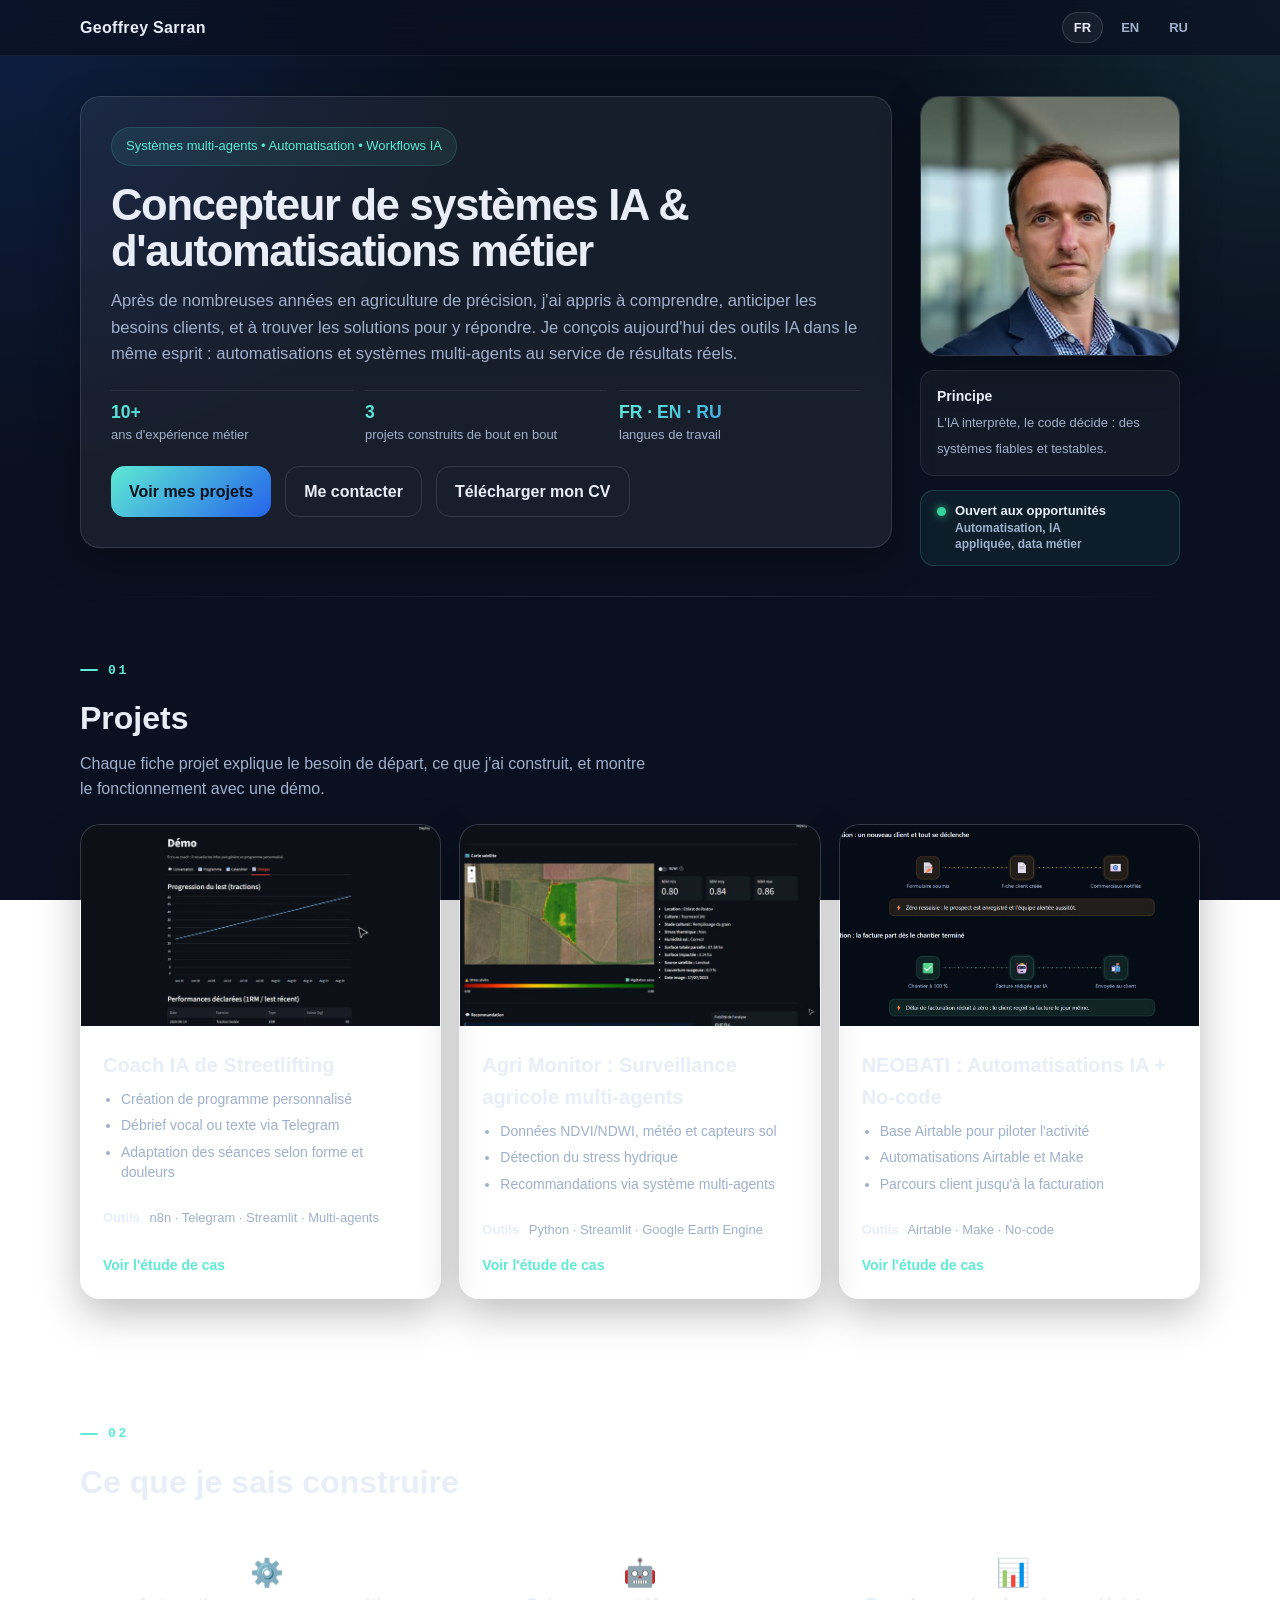
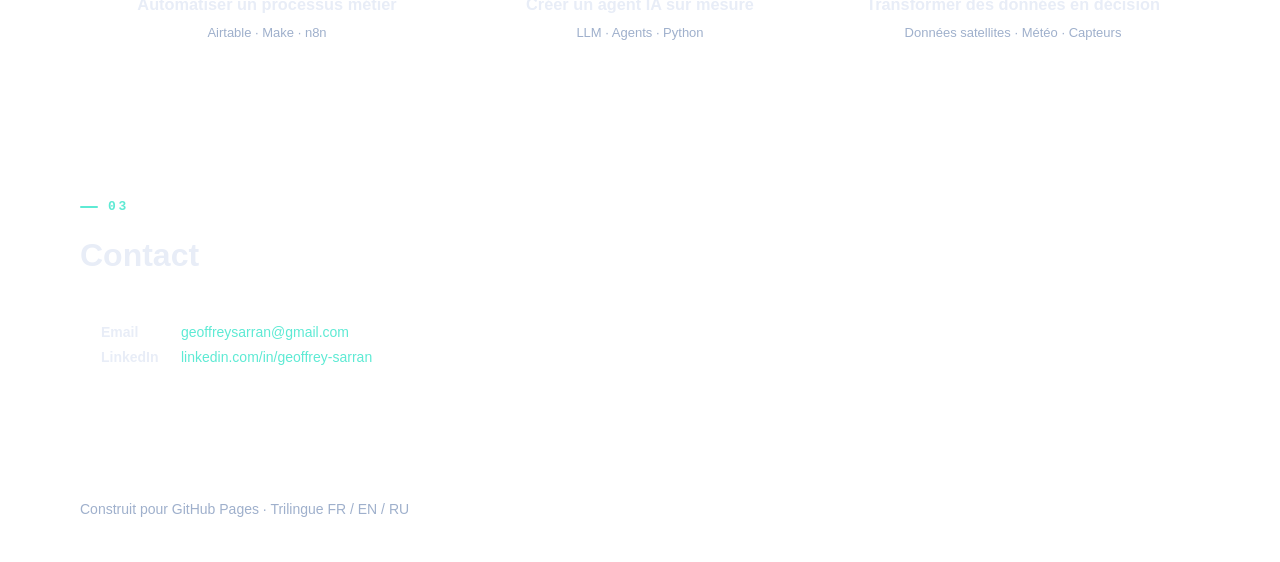
==== index.html @ 0bb5f07e "Portfolio trilingue FR/EN/RU : hub + 3 etudes de cas - Hub d'accueil avec heros, projets, competence" ====
<!DOCTYPE html>
<html lang="fr">
<head>
  <meta charset="UTF-8" />
  <meta name="viewport" content="width=device-width, initial-scale=1.0" />
  <title>Geoffrey Sarran - Portfolio</title>
  <meta name="description" content="Portfolio de Geoffrey Sarran : systèmes IA multi-agents, automatisation métier et agriculture de précision. FR / EN / RU." />

  <!-- Favicon : monogramme GS, SVG, aux couleurs du site -->
  <link rel="icon" href="assets/favicon.svg" type="image/svg+xml" />

  <!-- Open Graph / Twitter : aperçu quand le lien est partagé (LinkedIn, mail, etc.) -->
  <meta property="og:type" content="website" />
  <meta property="og:site_name" content="Geoffrey Sarran" />
  <meta property="og:title" content="Geoffrey Sarran - Concepteur de systèmes IA & d'automatisations métier" />
  <meta property="og:description" content="Systèmes multi-agents, automatisation métier et agriculture de précision. Portfolio trilingue FR / EN / RU." />
  <meta property="og:locale" content="fr_FR" />
  <meta property="og:locale:alternate" content="en_US" />
  <meta property="og:locale:alternate" content="ru_RU" />
  <meta name="twitter:card" content="summary_large_image" />
  <meta name="twitter:title" content="Geoffrey Sarran - Concepteur de systèmes IA & d'automatisations métier" />
  <meta name="twitter:description" content="Systèmes multi-agents, automatisation métier et agriculture de précision. Portfolio trilingue FR / EN / RU." />
  <meta property="og:url" content="https://gsarran.github.io/" />
  <meta property="og:image" content="https://gsarran.github.io/assets/og-image.png" />
  <meta property="og:image:width" content="1200" />
  <meta property="og:image:height" content="630" />
  <meta property="og:image:alt" content="Geoffrey Sarran, concepteur de systèmes IA et d'automatisations métier" />
  <meta name="twitter:image" content="https://gsarran.github.io/assets/og-image.png" />

  <link rel="stylesheet" href="assets/css/styles.css" />
</head>
<body>
  <!-- Le header (marque + menu + langues) est injecté par i18n.js -->

  <main>
    <!-- ===================== HERO ===================== -->
    <section class="hero">
      <div class="container">
        <div class="hero-grid">
          <div class="card hero-card">
            <div class="eyebrow" data-i18n="hero_eyebrow">Systèmes multi-agents • Automatisation • Workflows IA</div>
            <h1 data-i18n="hero_title">Concepteur de systèmes IA & d'automatisations métier</h1>
            <p class="lead" data-i18n="hero_text">Après de nombreuses années en agriculture de précision, j'ai appris à comprendre, anticiper les besoins clients, et à trouver les solutions pour y répondre. Je conçois aujourd'hui des outils IA dans le même esprit : automatisations et systèmes multi-agents au service de résultats réels.</p>
            <div class="hero-facts">
              <div>
                <strong>10+</strong>
                <span data-i18n="stat_years">ans d'expérience métier</span>
              </div>
              <div>
                <strong>3</strong>
                <span data-i18n="stat_systems">projets construits de bout en bout</span>
              </div>
              <div>
                <strong>FR · EN · RU</strong>
                <span data-i18n="stat_langs">langues de travail</span>
              </div>
            </div>
            <div class="cta-row">
              <a class="btn btn-primary" href="#projects" data-i18n="cta_projects">Voir mes projets</a>
              <a class="btn btn-ghost" href="#contact" data-i18n="cta_contact">Me contacter</a>
              <a class="btn btn-ghost" href="cv/Geoffrey_Sarran_CV_FR.pdf" data-cv download data-i18n="cta_cv">Télécharger mon CV</a>
            </div>
          </div>

          <aside class="hero-aside">
            <div class="hero-photo">
              <img src="assets/geoffrey-avatar.jpg" alt="Geoffrey Sarran" width="360" height="360" />
            </div>
            <div class="hero-note">
              <strong data-i18n="hero_note_title">Principe</strong>
              <span data-i18n="hero_note_text">L'IA interprète, le code décide : des systèmes fiables et testables.</span>
            </div>
            <div class="hero-avail">
              <span class="dot"></span>
              <span class="avail-text">
                <span class="avail-main" data-i18n="hero_avail">Ouvert aux opportunités</span>
                <span class="avail-sub" data-i18n="hero_avail_sub">Automatisation, IA appliquée, data métier</span>
              </span>
            </div>
          </aside>
        </div>
      </div>
    </section>

    <!-- ===================== PROJETS ===================== -->
    <section id="projects">
      <div class="container">
        <div class="section-head">
          <span class="kicker">01</span>
          <h2 data-i18n="projects_title">Projets</h2>
          <p data-i18n="projects_subtitle">Chaque fiche projet explique le besoin de départ, ce que j'ai construit, et montre le fonctionnement avec une démo.</p>
        </div>

        <div class="projects-grid">
          <!-- Coach -->
          <article class="card project-card">
            <a class="project-thumb" href="projects/coach/index.html">
              <img data-thumb="coach" src="vignettes/coach-fr.jpg" alt="Coach IA de Streetlifting" loading="lazy" />
            </a>
            <div class="project-body">
              <div>
                <h3 data-i18n="p_coach_title">Coach IA de Streetlifting</h3>
                <ul class="compact-list" data-i18n-html="p_coach_text"></ul>
                <p class="project-stack"><strong data-i18n="stack_label">Outils</strong> n8n · Telegram · Streamlit · Multi-agents</p>
              </div>
              <div class="project-links">
                <a href="projects/coach/index.html" data-i18n="card_cta">Voir l'étude de cas</a>
              </div>
            </div>
          </article>

          <!-- Agri Monitor -->
          <article class="card project-card">
            <a class="project-thumb" href="projects/agri-monitor/index.html">
              <img data-thumb="agri-monitor" src="vignettes/agri-monitor-fr.jpg" alt="Agri Monitor" loading="lazy" />
            </a>
            <div class="project-body">
              <div>
                <h3 data-i18n="p_vostok_title">Agri Monitor : Surveillance agricole multi-agents</h3>
                <ul class="compact-list" data-i18n-html="p_vostok_text"></ul>
                <p class="project-stack"><strong data-i18n="stack_label">Outils</strong> Python · Streamlit · Google Earth Engine</p>
              </div>
              <div class="project-links">
                <a href="projects/agri-monitor/index.html" data-i18n="card_cta">Voir l'étude de cas</a>
              </div>
            </div>
          </article>

          <!-- NEOBATI -->
          <article class="card project-card">
            <a class="project-thumb" href="projects/neobati/index.html">
              <img data-thumb="neobati" src="vignettes/neobati-fr.jpg" alt="NEOBATI" loading="lazy" />
            </a>
            <div class="project-body">
              <div>
                <h3 data-i18n="p_neobati_title">NEOBATI : Automatisations IA + No-code</h3>
                <ul class="compact-list" data-i18n-html="p_neobati_text"></ul>
                <p class="project-stack"><strong data-i18n="stack_label">Outils</strong> Airtable · Make · No-code</p>
              </div>
              <div class="project-links">
                <a href="projects/neobati/index.html" data-i18n="card_cta">Voir l'étude de cas</a>
              </div>
            </div>
          </article>

        </div>
      </div>
    </section>

    <!-- ===================== CE QUE JE SAIS CONSTRUIRE ===================== -->
    <section class="band" id="skills">
      <div class="container">
        <div class="section-head">
          <span class="kicker">02</span>
          <h2 data-i18n="skills_title">Ce que je sais construire</h2>
        </div>

        <div class="capabilities-grid">
          <div class="capability">
            <span class="cap-icon">⚙️</span>
            <h3 data-i18n="capability_auto_title">Automatiser un processus métier</h3>
            <p class="tool-line" data-i18n="tools_auto">Airtable · Make · n8n</p>
          </div>
          <div class="capability">
            <span class="cap-icon">🤖</span>
            <h3 data-i18n="capability_ai_title">Créer un agent IA spécialisé</h3>
            <p class="tool-line" data-i18n="tools_ai">LLM · Agents · Python</p>
          </div>
          <div class="capability">
            <span class="cap-icon">📊</span>
            <h3 data-i18n="capability_data_title">Transformer des données en décision</h3>
            <p class="tool-line" data-i18n="tools_data">Données satellites · Météo · Capteurs</p>
          </div>
        </div>
      </div>
    </section>

    <!-- ===================== CONTACT ===================== -->
    <section id="contact">
      <div class="container">
        <div class="section-head">
          <span class="kicker">03</span>
          <h2 data-i18n="contact_title">Contact</h2>
        </div>

        <div class="card side-card contact-card">
          <p class="kv"><span class="k" data-i18n="contact_email_label">Email</span>
            <a href="mailto:geoffreysarran@gmail.com">geoffreysarran@gmail.com</a></p>
          <p class="kv"><span class="k" data-i18n="contact_linkedin_label">LinkedIn</span>
            <a href="https://www.linkedin.com/in/geoffrey-sarran" target="_blank" rel="noopener">linkedin.com/in/geoffrey-sarran</a></p>
        </div>
      </div>
    </section>

  </main>

  <footer class="container footer">
    <span data-i18n="footer_text">Construit pour GitHub Pages · Trilingue FR / EN / RU</span>
  </footer>

  <!-- Dictionnaires (remplissent window.translations) PUIS le moteur i18n -->
  <script src="assets/i18n/fr.js"></script>
  <script src="assets/i18n/en.js"></script>
  <script src="assets/i18n/ru.js"></script>
  <script src="assets/js/i18n.js"></script>
</body>
</html>
---- assets/css/styles.css ----
/* =============================================================
   styles.css : Charte graphique partagée du portfolio
   Thème sombre moderne, responsive, réutilisé par toutes les pages.
   ============================================================= */

:root {
  --bg: #0b1020;
  --panel: rgba(255, 255, 255, 0.06);
  --panel-2: rgba(255, 255, 255, 0.04);
  --panel-border: rgba(255, 255, 255, 0.12);
  --text: #e8edf7;
  --muted: #9fb0cc;
  --accent: #5eead4;
  --accent-2: #2563eb; /* bleu roi profond (синий), pas bleu clair */
  --max-width: 1120px;
  --radius: 20px;
  --radius-sm: 14px;
  --shadow: 0 14px 40px rgba(0, 0, 0, 0.26);
}

* { box-sizing: border-box; }
html { scroll-behavior: smooth; }

body {
  margin: 0;
  font-family: Inter, "Segoe UI", Roboto, Arial, sans-serif;
  background:
    radial-gradient(circle at top left, rgba(37, 99, 235, 0.18), transparent 30%),
    radial-gradient(circle at top right, rgba(94, 234, 212, 0.12), transparent 25%),
    linear-gradient(180deg, #08101d 0%, #0b1020 100%);
  background-attachment: fixed;
  color: var(--text);
  line-height: 1.6;
  min-height: 100vh;
}

a { color: inherit; text-decoration: none; }

.container {
  width: min(100% - 32px, var(--max-width));
  margin: 0 auto;
}

h1, h2, h3, p { margin-top: 0; }

/* ---------- Header / navigation (injecté par i18n.js) -------- */
.site-header {
  position: sticky;
  top: 0;
  backdrop-filter: blur(14px);
  background: rgba(11, 16, 32, 0.72);
  border-bottom: 1px solid rgba(255, 255, 255, 0.06);
  z-index: 20;
}

.nav {
  display: flex;
  align-items: center;
  justify-content: space-between;
  gap: 16px;
  padding: 12px 0;
}

.brand {
  font-weight: 700;
  letter-spacing: 0.02em;
  white-space: nowrap;
}

.nav-links {
  display: flex;
  gap: 6px;
  flex-wrap: wrap;
  margin-left: auto;
  margin-right: 6px;
}

.nav-links a {
  color: var(--muted);
  font-size: 14px;
  padding: 8px 12px;
  border-radius: 999px;
  transition: 0.2s ease;
}

.nav-links a:hover { color: var(--text); background: rgba(255, 255, 255, 0.05); }

.lang-switch {
  display: flex;
  align-items: center;
  gap: 6px;
  flex-wrap: wrap;
}

.lang-btn {
  color: var(--muted);
  font-size: 13px;
  font-weight: 600;
  background: transparent;
  border: 1px solid transparent;
  padding: 7px 11px;
  border-radius: 999px;
  cursor: pointer;
  transition: 0.2s ease;
}

.lang-btn:hover,
.lang-btn.active {
  color: var(--text);
  border-color: rgba(255, 255, 255, 0.14);
  background: rgba(255, 255, 255, 0.05);
}

/* ---------- Cartes génériques -------------------------------- */
.card {
  background: var(--panel);
  border: 1px solid var(--panel-border);
  border-radius: var(--radius);
  box-shadow: var(--shadow);
}

/* ---------- Hero --------------------------------------------- */
.hero { padding: 40px 0 30px; }

.hero-grid {
  display: grid;
  grid-template-columns: 1fr 280px;
  gap: 28px;
  align-items: start;
}

.hero-card {
  padding: 30px;
  display: flex;
  flex-direction: column;
  justify-content: flex-start;
}

.eyebrow {
  display: inline-flex;
  gap: 8px;
  align-items: center;
  padding: 8px 14px;
  border-radius: 999px;
  background: rgba(94, 234, 212, 0.08);
  color: var(--accent);
  border: 1px solid rgba(94, 234, 212, 0.14);
  font-size: 13px;
  margin-bottom: 16px;
  width: fit-content;
}

h1 {
  font-size: clamp(2rem, 3.4vw, 3.1rem);
  line-height: 1.06;
  margin-bottom: 14px;
  letter-spacing: -0.03em;
}
/* Le titre russe est plus long : on réduit un peu sa taille pour tenir sur 2 lignes */
html[lang="ru"] .hero-card h1 {
  font-size: clamp(1.7rem, 2.9vw, 2.6rem);
}

.lead {
  font-size: 1.04rem;
  color: var(--muted);
  max-width: 62ch;
  margin-bottom: 20px;
}

/* Dans le héros, l'accroche occupe toute la largeur de la carte */
.hero-card .lead { max-width: none; }

/* Dans les onglets projet, l'intro s'aligne sur la largeur des blocs en dessous */
.tab-panel .lead { max-width: none; }

.cta-row { display: flex; gap: 14px; flex-wrap: wrap; }

.btn {
  display: inline-flex;
  align-items: center;
  justify-content: center;
  gap: 10px;
  padding: 12px 18px;
  border-radius: var(--radius-sm);
  border: 1px solid rgba(255, 255, 255, 0.12);
  font-weight: 600;
  cursor: pointer;
  transition: 0.2s ease;
}

.btn:hover { transform: translateY(-1px); }

.btn-primary {
  background: linear-gradient(135deg, var(--accent), var(--accent-2));
  color: #08101d;
  border: none;
}

.btn-ghost { color: var(--text); }
.btn-ghost:hover { background: rgba(255, 255, 255, 0.05); }

/* ---------- Colonne latérale (à propos / contact) ------------ */
.side-column {
  display: grid;
  grid-template-columns: 1fr;
  gap: 14px;
  align-content: start;
}

/* Photo du héros (colonne de droite) : compacte, format carré */
.hero-aside {
  display: grid;
  gap: 14px;
}

.hero-photo {
  width: 260px;
  aspect-ratio: 1 / 1;
  border-radius: var(--radius);
  overflow: hidden;
  border: 1px solid var(--panel-border);
  background: var(--panel-2);
  box-shadow: var(--shadow);
}
.hero-photo img {
  display: block;
  width: 100%;
  height: 100%;
  object-fit: cover;
  object-position: center 30%;
}

.hero-note {
  width: 260px;
  padding: 14px 16px;
  border-radius: var(--radius-sm);
  background: var(--panel-2);
  border: 1px solid rgba(255, 255, 255, 0.08);
}

.hero-note strong {
  display: block;
  color: var(--text);
  font-size: 14px;
  margin-bottom: 2px;
}

.hero-note span {
  color: var(--muted);
  font-size: 13px;
  line-height: 1.45;
}

/* Indicateur de disponibilité : comble la colonne droite + signal recruteur */
.hero-avail {
  display: flex;
  align-items: center;
  gap: 9px;
  width: 260px;
  padding: 12px 16px;
  border-radius: var(--radius-sm);
  background: rgba(94, 234, 212, 0.06);
  border: 1px solid rgba(94, 234, 212, 0.18);
  color: var(--text);
  font-size: 13px;
  font-weight: 600;
}
.hero-avail .dot {
  width: 9px;
  height: 9px;
  border-radius: 50%;
  background: #34d399;
  box-shadow: 0 0 8px rgba(52, 211, 153, 0.85);
  flex-shrink: 0;
  align-self: flex-start;
  margin-top: 4px;
}
/* Badge dispo sur 2 lignes : intitulé + spécialités (ex-phrase du Contact) */
.hero-avail .avail-text { display: flex; flex-direction: column; gap: 2px; line-height: 1.3; }
.hero-avail .avail-sub { font-size: 12px; color: var(--muted); text-wrap: balance; }

.hero-facts {
  display: grid;
  grid-template-columns: repeat(3, 1fr);
  gap: 12px;
  margin: 2px 0 22px;
}

.hero-facts div {
  padding-top: 12px;
  border-top: 1px solid rgba(255, 255, 255, 0.08);
}

.hero-facts strong {
  display: block;
  font-size: 1.1rem;
  font-weight: 800;
  line-height: 1.1;
  background: linear-gradient(135deg, var(--accent), var(--accent-2));
  -webkit-background-clip: text;
  background-clip: text;
  -webkit-text-fill-color: transparent;
  color: transparent;
}

.hero-facts span {
  display: block;
  color: var(--muted);
  font-size: 13px;
  line-height: 1.35;
  margin-top: 4px;
}

.side-card {
  padding: 18px 20px;
  border-radius: 18px;
  background: var(--panel-2);
  border: 1px solid rgba(255, 255, 255, 0.08);
  box-shadow: none; /* cartes secondaires : on allège, l'ombre forte est réservée au héros */
}

.side-card h3 {
  margin-bottom: 8px;
  font-size: 1.02rem;
  line-height: 1.2;
}

.side-card p {
  margin: 0 0 4px 0;
  color: var(--muted);
  font-size: 14px;
  line-height: 1.5;
}

.side-card a { color: var(--accent); }
.side-card a:hover { text-decoration: underline; }

.contact-card { max-width: 520px; }

.kv { display: flex; gap: 8px; }
.kv .k { color: var(--text); font-weight: 600; min-width: 72px; }

.todo { color: #f0b67a; font-style: italic; }

/* ---------- Sections ----------------------------------------- */
section {
  position: relative;
  padding: 60px 0;
  scroll-margin-top: 80px; /* l'ancre ne passe pas sous le header collant */
}

/* Bande alternée pleine largeur : crée un rythme entre les sections */
section.band { background: rgba(255, 255, 255, 0.022); }

/* Séparateur fin en dégradé entre deux sections consécutives */
section + section::before {
  content: "";
  position: absolute;
  top: 0;
  left: 50%;
  transform: translateX(-50%);
  width: min(100% - 32px, var(--max-width));
  height: 1px;
  background: linear-gradient(90deg, transparent, rgba(255, 255, 255, 0.12), transparent);
}

.section-head { margin-bottom: 22px; }
.section-head h2 { font-size: clamp(1.5rem, 2.5vw, 2rem); margin-bottom: 6px; }
.section-head p { color: var(--muted); max-width: 64ch; margin: 0; }

/* Libellé d'accroche numéroté au-dessus de chaque titre de section */
.kicker {
  display: inline-block;
  font-family: "JetBrains Mono", "Consolas", monospace;
  font-size: 13px;
  font-weight: 700;
  letter-spacing: 0.2em;
  color: var(--accent);
  margin-bottom: 12px;
}
.kicker::before {
  content: "";
  display: inline-block;
  width: 18px;
  height: 2px;
  margin-right: 10px;
  vertical-align: middle;
  background: var(--accent);
  border-radius: 2px;
}

.subhead {
  margin: 28px 0 14px;
  font-size: 1.15rem;
  color: var(--text);
}

/* Deux cartes côte à côte (bio + langues) */
.cards-2 {
  display: grid;
  grid-template-columns: 1.4fr 1fr;
  gap: 18px;
}

/* Bandeau de capacités : un seul bloc, 3 items en ligne séparés par un trait.
   Volontairement différent des cartes projet, pour éviter l'amalgame "capacité = projet du dessus". */
.capabilities-grid {
  display: flex;
  flex-wrap: wrap;
  border: 1px solid var(--panel-border);
  border-radius: var(--radius);
  background: var(--panel-2);
  overflow: hidden;
}

.capability {
  flex: 1 1 0;
  min-width: 220px;
  display: flex;
  flex-direction: column;
  align-items: center;
  text-align: center;
  gap: 8px;
  padding: 28px 24px;
}
.capability + .capability { border-left: 1px solid var(--panel-border); }

.cap-icon { font-size: 1.7rem; line-height: 1; }

.capability h3 {
  font-size: 1.02rem;
  line-height: 1.25;
  margin: 0;
}

.capability .tool-line {
  margin: 0;
  color: var(--muted);
  font-size: 13px;
}

/* ---------- Grille projets ----------------------------------- */
.projects-grid {
  display: grid;
  grid-template-columns: repeat(3, minmax(0, 1fr));
  gap: 18px;
}

.project-card {
  padding: 0;
  overflow: hidden;
  display: flex;
  flex-direction: column;
  transition: 0.2s ease;
}

.project-card:hover {
  transform: translateY(-3px);
  border-color: rgba(94, 234, 212, 0.35);
}

/* Vignette cliquable en haut de carte */
.project-thumb {
  display: block;
  aspect-ratio: 16 / 9;
  overflow: hidden;
  background: var(--panel-2);
  border-bottom: 1px solid var(--panel-border);
}
.project-thumb img {
  display: block;
  width: 100%;
  height: 100%;
  object-fit: cover;
  transition: transform 0.35s ease;
}
.project-card:hover .project-thumb img { transform: scale(1.04); }

/* Corps de la carte : padding + CTA aligné en bas */
.project-body {
  padding: 22px;
  display: flex;
  flex-direction: column;
  justify-content: space-between;
  flex: 1;
}

.project-card .badge {
  align-self: flex-start;
  font-size: 12px;
  font-weight: 600;
  padding: 5px 11px;
  border-radius: 999px;
  margin-bottom: 12px;
  background: rgba(94, 234, 212, 0.10);
  color: var(--accent);
  border: 1px solid rgba(94, 234, 212, 0.20);
}

.project-card h3 { font-size: 1.25rem; margin-bottom: 8px; }
.project-card p { color: var(--muted); margin-bottom: 14px; }

.compact-list {
  margin: 0 0 14px;
  padding-left: 18px;
  color: var(--muted);
  font-size: 14px;
  line-height: 1.45;
}

.compact-list li {
  margin-bottom: 6px;
}

.project-stack {
  padding-top: 12px;
  border-top: 1px solid rgba(255, 255, 255, 0.08);
  font-size: 13px;
  line-height: 1.45;
  margin-bottom: 18px;
}

.project-stack strong {
  color: var(--text);
  margin-right: 6px;
}

.tag-row { display: flex; gap: 8px; flex-wrap: wrap; margin-bottom: 18px; }

.tag {
  font-size: 12px;
  color: var(--muted);
  border: 1px solid rgba(255, 255, 255, 0.10);
  border-radius: 999px;
  padding: 5px 10px;
}

.project-links { display: flex; gap: 14px; flex-wrap: wrap; font-size: 14px; }
.project-links a { color: var(--accent); font-weight: 600; }
.project-links a:hover { text-decoration: underline; }

/* ---------- Onglets (préparés pour les pages-projets) -------- */
.tabs { display: flex; gap: 8px; flex-wrap: wrap; margin-bottom: 20px; }

.tab-btn {
  padding: 10px 16px;
  border-radius: var(--radius-sm);
  border: 1px solid var(--panel-border);
  background: var(--panel-2);
  color: var(--muted);
  font-weight: 600;
  cursor: pointer;
  transition: 0.2s ease;
}

.tab-btn:hover { color: var(--text); }
.tab-btn.active {
  color: #08101d;
  background: linear-gradient(135deg, var(--accent), var(--accent-2));
  /* Bordure extérieure assombrie (au lieu de transparent) : le bord clair du
     dégradé (teal vif #5eead4) ressortait comme un trait blanc contre le fond
     sombre. Ce liseré sombre neutralise le bord sans changer le dégradé. */
  border-color: rgba(8, 16, 29, 0.55);
}
/* Pas de halo de focus du navigateur (le dégradé indique déjà l'onglet actif) :
   c'est le « trait blanc » disgracieux. Chrome déclenche aussi :focus-visible au
   clic, donc on retire le contour dans TOUS les cas de focus, sinon le contour
   teal (cyan clair) se lit comme un trait blanc. */
.tab-btn:focus,
.tab-btn:focus-visible { outline: none; }

.tab-panel { display: none; }
.tab-panel.active { display: block; }

/* ---------- Pages-projets ------------------------------------ */
.proj-hero { padding: 30px 0 6px; }

.back-link {
  display: inline-block;
  color: var(--muted);
  font-size: 14px;
  margin-bottom: 14px;
}
.back-link:hover { color: var(--text); }

.proj-hero h1 { font-size: clamp(1.8rem, 3.4vw, 2.8rem); margin-bottom: 10px; }
.proj-hero .lead { margin-bottom: 18px; max-width: none; }

/* La zone de contenu des pages projet = bande éclaircie sous le héros sombre,
   un peu plus marquée que les bandes de l'accueil (une seule transition à lire). */
.proj-hero + .band { background: rgba(255, 255, 255, 0.04); }

/* Bloc d'étude de cas (Problème / Solution / Résultat) */
.case-block {
  padding: 22px 24px;
  border-radius: var(--radius);
  background: var(--panel);
  border: 1px solid var(--panel-border);
  border-left: 4px solid var(--accent);
  margin-bottom: 16px;
}
.case-block h3 { font-size: 1.15rem; margin-bottom: 10px; color: var(--accent); }
.case-block p { color: var(--muted); margin-bottom: 10px; }
.case-block ul { margin: 0; padding-left: 20px; color: var(--muted); }
.case-block li { margin-bottom: 8px; }
.case-block strong { color: var(--text); }

.case-block.is-result { border-left-color: #60a5fa; }
.case-block.is-result h3 { color: #60a5fa; }

/* Encart de contexte (note personnelle / définition) */
.context-note {
  padding: 18px 22px;
  border-radius: var(--radius);
  background: rgba(94, 234, 212, 0.06);
  border: 1px solid rgba(94, 234, 212, 0.18);
  margin-bottom: 18px;
}
.context-note h3 { font-size: 1.02rem; margin-bottom: 8px; color: var(--accent); }
.context-note p { color: var(--muted); margin: 0; }
.context-note strong { color: var(--text); }

/* Arborescence annotée */
.tree {
  background: #060b16;
  border: 1px solid var(--panel-border);
  border-radius: var(--radius-sm);
  padding: 18px 20px;
  overflow-x: auto;
  font-family: "JetBrains Mono", "Consolas", monospace;
  font-size: 13px;
  line-height: 1.7;
  color: var(--text);
}
.tree .c { color: var(--muted); }  /* commentaire / annotation */

/* Stack technique : récapitulatif groupé en haut de l'onglet Architecture */
.stack {
  background: #060b16;
  border: 1px solid var(--panel-border);
  border-radius: var(--radius-sm);
  padding: 18px 20px;
  margin: 0 0 22px;
  display: grid;
  gap: 12px;
}
.stack-group {
  display: grid;
  grid-template-columns: 150px 1fr;
  gap: 6px 16px;
  align-items: start;
}
.stack-cat {
  font-size: 0.72rem;
  letter-spacing: 0.08em;
  text-transform: uppercase;
  font-weight: 700;
  color: var(--muted);
  padding-top: 6px;
}
.stack-badges { display: flex; flex-wrap: wrap; gap: 8px; }
.stack-badge {
  font-size: 0.82rem;
  padding: 4px 11px;
  border-radius: 999px;
  background: rgba(94, 234, 212, 0.08);
  border: 1px solid rgba(94, 234, 212, 0.22);
  color: #c8f5ec;
}
@media (max-width: 560px) {
  .stack-group { grid-template-columns: 1fr; gap: 6px; }
  .stack-cat { padding-top: 0; }
}

/* ---------- Onglet Architecture : sous-sections délimitées, fonds alternés ----------
   Les blocs de code (.tree/.stack, fond #060b16) sont plus sombres que toute teinte
   de bande, donc ils ressortent partout : on peut alterner librement les fonds. */
.archi-sec {
  padding: 26px 24px;
  border-radius: var(--radius);
  margin-bottom: 14px;
}
.archi-sec:last-child { margin-bottom: 0; }
.archi-sec.sec-light { background: rgba(255, 255, 255, 0.06); }
.archi-sec.sec-dark  { background: rgba(255, 255, 255, 0.022); }
.archi-head {
  font-size: 1.05rem;
  font-weight: 600;
  color: var(--text);
  margin: 0 0 14px;
}
.archi-sec > .lead { margin-bottom: 16px; }
.archi-sec > .tree:last-child,
.archi-sec > .stack:last-child { margin-bottom: 0; }
/* Schéma d'ensemble Agri : fourche parallèle ROBUSTE (inspirée du moteur de workflow
   du projet fil rouge). Les nœuds sont en flexbox (auto-centrés, responsive) et les
   connecteurs sont des paths SVG RECALCULÉS depuis le centre réel des icônes
   (getBoundingClientRect) par fork.js : ils tombent donc toujours pile au centre,
   quel que soit l'écran ou la longueur des libellés. Le point circule le long du
   path via <animateMotion> (il suit le vrai chemin, comme le Coach/NEOBATI). */
.fork2 {
  position: relative;
  display: flex;
  align-items: center;
  justify-content: center;
  gap: 44px;
  padding: 16px 0 6px;
  overflow-x: auto;
}
.fork2-col { display: flex; flex-direction: column; gap: 40px; }
.fork2-row { display: flex; align-items: flex-start; gap: 36px; }
.fork2-node { display: flex; flex-direction: column; align-items: center; gap: 8px; width: 138px; }
.fork2-node .flow-label { font-size: 12px; }
/* Nœud "IF" : pastille décision avec du texte au lieu d'un emoji */
.fork2-node .flow-icon.is-if { font-size: 0.95rem; font-weight: 700; letter-spacing: 0.04em; color: var(--accent); }
/* Nœud dont le libellé doit rester sur une seule ligne (largeur auto) */
.fork2-node.is-wide { width: auto; }
.fork2-node.is-wide .flow-label { white-space: nowrap; }
/* Flux linéaires NEOBATI : nœuds à largeur fixe (204px) → les 3 flux ont la
   MÊME largeur d'animation (3x204 + 2x44 = 700px), ce qui permet d'aligner
   exactement la barre d'impact dessous ET de loger le plus long texte
   d'impact RU ("Ни одного забытого напоминания...") sur une seule ligne.
   Libellé sur UNE seule ligne (nowrap), agrandi à 14px pour la lisibilité. */
.fork2.is-linear .fork2-node { width: 204px; }
.fork2.is-linear .fork2-node .flow-label { white-space: nowrap; font-size: 14px; }
/* Icônes agrandies (54->62px) pour rester lisibles, y compris pour une vue faible. */
.fork2.is-linear .flow-icon { width: 62px; height: 62px; font-size: 1.75rem; }
/* Barre d'impact ramenée à la largeur de l'animation (700px), centrée, texte
   agrandi (15px) pour la lisibilité, au lieu de s'étirer sur toute la boîte noire. */
.flow-board .flow-impact { max-width: 700px; margin-left: auto; margin-right: auto; font-size: 15px; }
.fork2-svg { position: absolute; inset: 0; width: 100%; height: 100%; overflow: visible; pointer-events: none; }
.fork2-line { fill: none; stroke: var(--panel-border); stroke-width: 2; }
/* Pointillé qui défile le long du path (comme la doc du projet fil rouge) :
   on garde toujours le chemin visible, pas juste un point. La couleur suit
   --flow (teal par défaut sur Coach/Agri, ocre/vert/bleu par flux sur NEOBATI). */
.fork2-flow {
  fill: none;
  stroke: var(--flow, var(--accent));
  stroke-width: 2.5;
  stroke-linecap: round;
  stroke-dasharray: 0.5 11;
  animation: forkFlow 1s linear infinite;
}
@keyframes forkFlow { to { stroke-dashoffset: -11.5; } }

/* Zone démo (vidéo à venir) */
.demo-box {
  border: 1px dashed var(--panel-border);
  border-radius: var(--radius);
  padding: 40px 24px;
  text-align: center;
  color: var(--muted);
  background: var(--panel-2);
}

/* ---------- Canvas animés d'automatisation (NEOBATI) -------- */
.flow-title {
  font-size: 1.05rem;
  color: var(--text);
  margin: 26px 0 12px;
  font-weight: 600;
}

/* Bloc noir contenant les canvas d'automatisation (cohérent avec le bloc code des autres projets) */
.flow-board {
  background: #060b16;
  border: 1px solid var(--panel-border);
  border-radius: var(--radius);
  padding: 6px 22px 20px;
}
.flow-board .flow-title { margin-top: 22px; }
/* Option A : flux directement sur le noir (cartes transparentes) */
.flow-board .flow-card {
  background: transparent;
  border-color: transparent;
  padding: 14px 6px;
  margin-bottom: 4px;
}

.flow-card {
  background: var(--panel);
  border: 1px solid var(--panel-border);
  border-radius: var(--radius);
  padding: 24px 26px;
  margin-bottom: 16px;
  /* couleur d'accent par défaut (surchargée par .c-ocre/.c-green/.c-blue) */
  --flow: var(--accent);
  --flow-dim: rgba(94, 234, 212, 0.12);
  --flow-mid: rgba(94, 234, 212, 0.30);
}
.flow-card.c-ocre  { --flow:#E8A040; --flow-dim:rgba(232,160,64,0.12);  --flow-mid:rgba(232,160,64,0.32); }
.flow-card.c-green { --flow:#60D0A0; --flow-dim:rgba(96,208,160,0.12);  --flow-mid:rgba(96,208,160,0.32); }
.flow-card.c-blue  { --flow:#5BA3F5; --flow-dim:rgba(91,163,245,0.12);  --flow-mid:rgba(91,163,245,0.32); }

.flow-icon {
  width: 54px;
  height: 54px;
  border-radius: 16px;
  display: flex;
  align-items: center;
  justify-content: center;
  font-size: 1.5rem;
  background: var(--flow-dim);
  border: 1px solid var(--flow-mid);
  animation: nodePulse 3.6s ease-in-out infinite;
}

.flow-label { font-size: 13px; color: var(--muted); line-height: 1.35; }

@keyframes nodePulse {
  0%, 100% { box-shadow: 0 0 0 0 transparent; }
  50%      { box-shadow: 0 0 0 5px var(--flow-dim); }
}

.flow-impact {
  display: flex;
  gap: 8px;
  align-items: center;
  margin-top: 18px;
  padding: 10px 14px;
  border-radius: var(--radius-sm);
  background: var(--flow-dim);
  border: 1px solid var(--flow-mid);
  font-size: 14px;
  color: var(--text);
}
.flow-impact .bolt { color: var(--flow); flex-shrink: 0; }

/* Accessibilité : couper les animations si l'utilisateur le demande */
@media (prefers-reduced-motion: reduce) {
  .flow-icon, .fork2-flow { animation: none; }
}

/* ---------- Pied de page ------------------------------------- */
.footer {
  padding: 30px 0 44px;
  color: var(--muted);
  font-size: 14px;
  border-top: 1px solid rgba(255, 255, 255, 0.06);
  margin-top: 16px;
}

/* ---------- Responsive --------------------------------------- */
@media (max-width: 960px) {
  .projects-grid,
  .cards-2,
  .hero-grid { grid-template-columns: 1fr; }
  .capability { flex-basis: 100%; }
  .capability + .capability { border-left: none; border-top: 1px solid var(--panel-border); }
  .hero-aside { justify-items: center; }
  .hero-photo,
  .hero-note,
  .hero-avail { width: 100%; max-width: 280px; }
}

@media (max-width: 640px) {
  .nav { flex-wrap: wrap; }
  .hero-card { padding: 22px; }
  .side-card { padding: 18px; }
  .project-body { padding: 18px; }
  .hero-facts { grid-template-columns: 1fr; gap: 10px; }
}
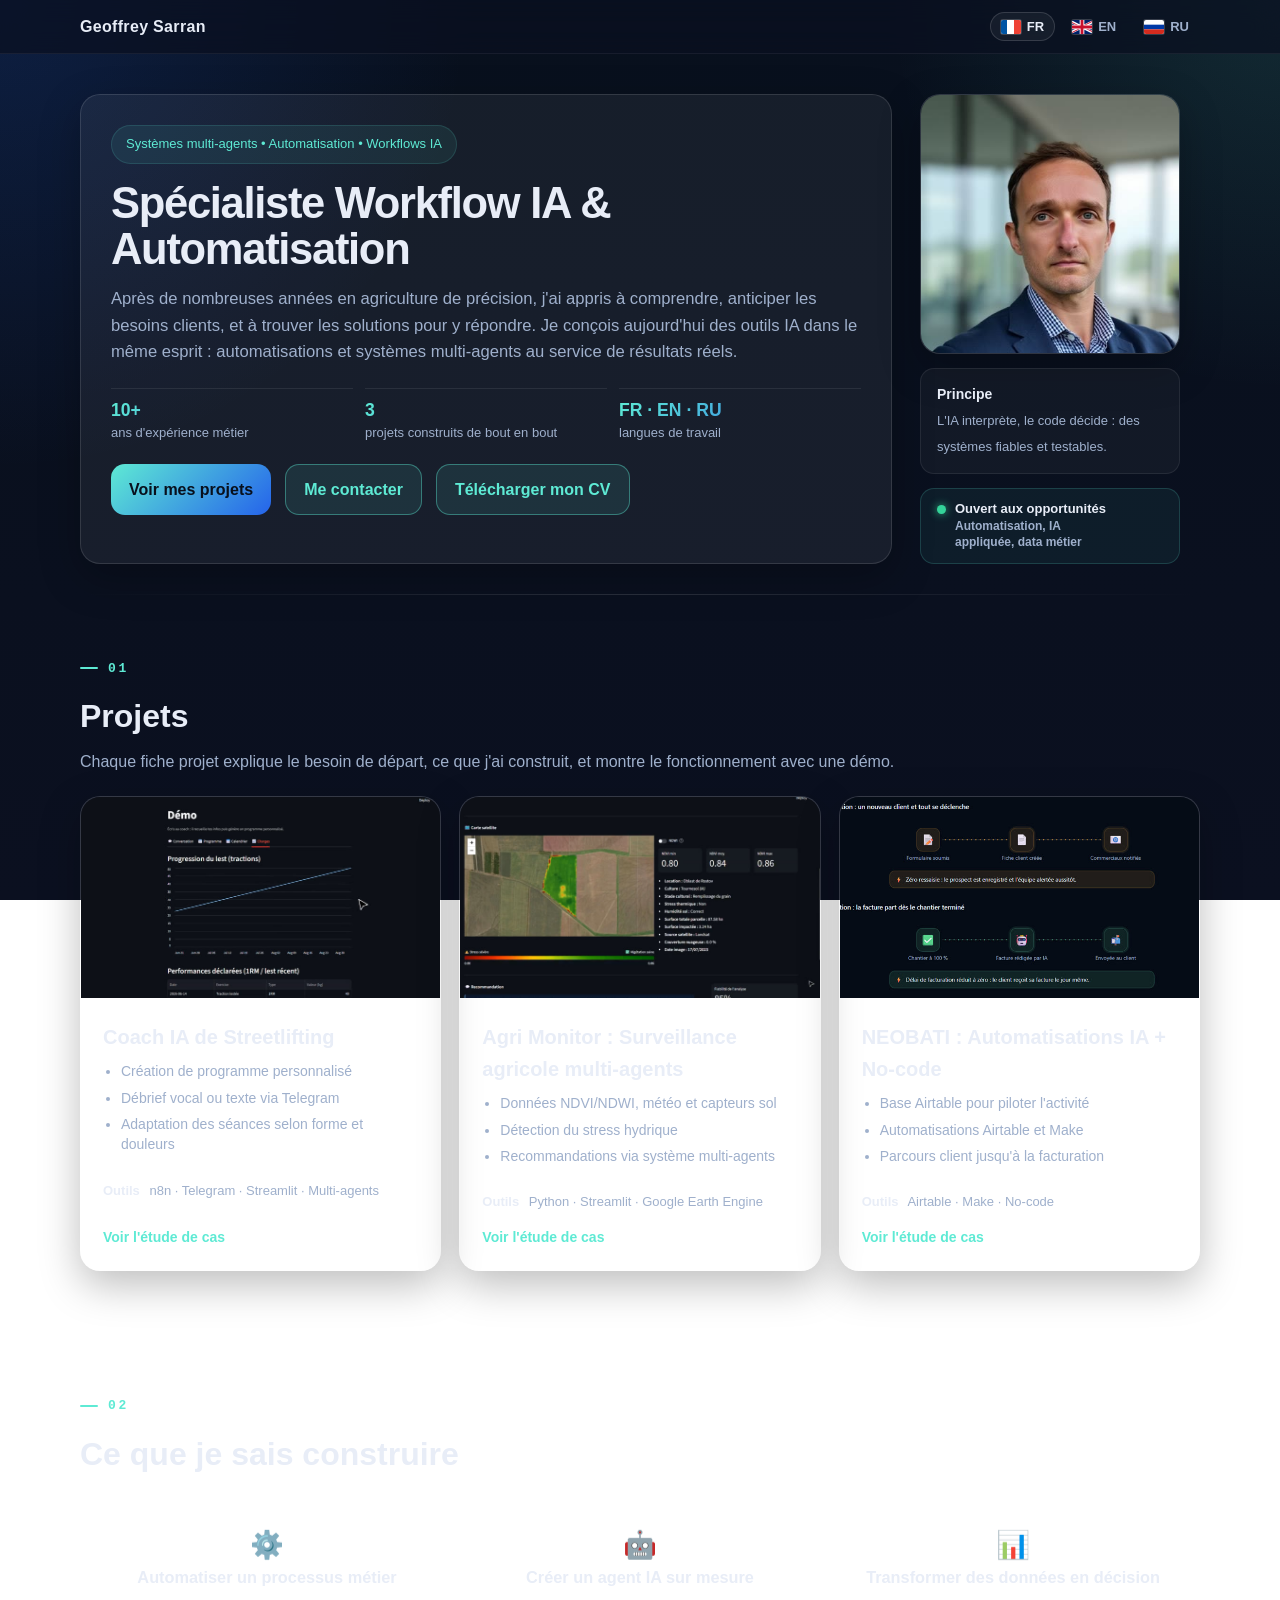
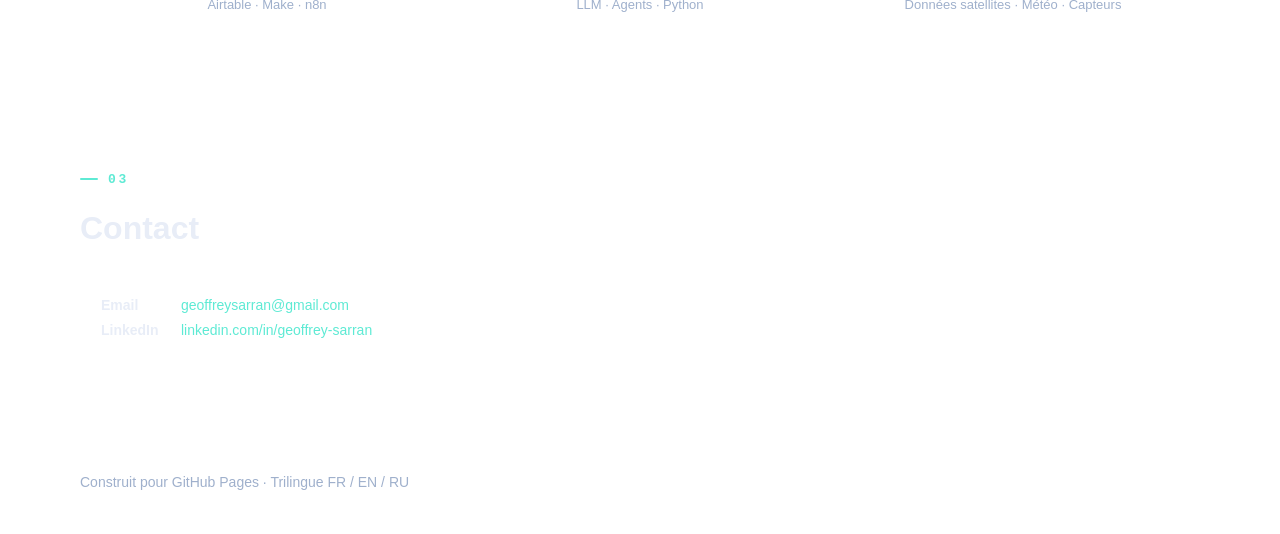
==== commit 25d25a1d: "Peaufinage home + extraits annotes - Heros : grand titre aligne sur le CV ("Specialiste Workflow IA " ====
--- a/index.html
+++ b/index.html
@@ -39,7 +39,7 @@
         <div class="hero-grid">
           <div class="card hero-card">
             <div class="eyebrow" data-i18n="hero_eyebrow">Systèmes multi-agents • Automatisation • Workflows IA</div>
-            <h1 data-i18n="hero_title">Concepteur de systèmes IA & d'automatisations métier</h1>
+            <h1 data-i18n="hero_title">Spécialiste Workflow IA & Automatisation</h1>
             <p class="lead" data-i18n="hero_text">Après de nombreuses années en agriculture de précision, j'ai appris à comprendre, anticiper les besoins clients, et à trouver les solutions pour y répondre. Je conçois aujourd'hui des outils IA dans le même esprit : automatisations et systèmes multi-agents au service de résultats réels.</p>
             <div class="hero-facts">
               <div>
@@ -57,8 +57,8 @@
             </div>
             <div class="cta-row">
               <a class="btn btn-primary" href="#projects" data-i18n="cta_projects">Voir mes projets</a>
-              <a class="btn btn-ghost" href="#contact" data-i18n="cta_contact">Me contacter</a>
-              <a class="btn btn-ghost" href="cv/Geoffrey_Sarran_CV_FR.pdf" data-cv download data-i18n="cta_cv">Télécharger mon CV</a>
+              <a class="btn btn-secondary" href="#contact" data-i18n="cta_contact">Me contacter</a>
+              <a class="btn btn-secondary" href="cv/Geoffrey_Sarran_CV_FR.pdf" data-cv download data-i18n="cta_cv">Télécharger mon CV</a>
             </div>
           </div>
 
--- a/assets/css/styles.css
+++ b/assets/css/styles.css
@@ -93,15 +93,29 @@
 }
 
 .lang-btn {
+  display: inline-flex;
+  align-items: center;
+  gap: 6px;
   color: var(--muted);
   font-size: 13px;
   font-weight: 600;
   background: transparent;
   border: 1px solid transparent;
-  padding: 7px 11px;
+  padding: 6px 10px;
   border-radius: 999px;
   cursor: pointer;
   transition: 0.2s ease;
+}
+
+/* Petit drapeau SVG (net sur Windows, contrairement aux emojis de drapeaux) ;
+   léger liseré pour que les bandes blanches ressortent sur le header sombre. */
+.lang-flag {
+  width: 20px;
+  height: 14px;
+  border-radius: 2px;
+  object-fit: cover;
+  display: block;
+  box-shadow: 0 0 0 1px rgba(255, 255, 255, 0.18);
 }
 
 .lang-btn:hover,
@@ -126,7 +140,9 @@
   display: grid;
   grid-template-columns: 1fr 280px;
   gap: 28px;
-  align-items: start;
+  /* Les deux colonnes finissent à la même hauteur : la carte texte s'étire
+     pour égaler la pile de droite (photo + Principe + Ouvert aux opportunités). */
+  align-items: stretch;
 }
 
 .hero-card {
@@ -200,6 +216,15 @@
 .btn-ghost { color: var(--text); }
 .btn-ghost:hover { background: rgba(255, 255, 255, 0.05); }
 
+/* Boutons secondaires : contour teal léger (même famille que l'accent, mais
+   moins chargé que le dégradé plein) → hiérarchie claire avec le bouton primaire. */
+.btn-secondary {
+  background: rgba(94, 234, 212, 0.10);
+  border: 1px solid rgba(94, 234, 212, 0.40);
+  color: var(--accent);
+}
+.btn-secondary:hover { background: rgba(94, 234, 212, 0.16); }
+
 /* ---------- Colonne latérale (à propos / contact) ------------ */
 .side-column {
   display: grid;
@@ -368,6 +393,9 @@
 .section-head { margin-bottom: 22px; }
 .section-head h2 { font-size: clamp(1.5rem, 2.5vw, 2rem); margin-bottom: 6px; }
 .section-head p { color: var(--muted); max-width: 64ch; margin: 0; }
+/* L'intro de la section Projets tient sur une seule ligne au bureau
+   (et se replie naturellement sur mobile). */
+#projects .section-head p { max-width: none; }
 
 /* Libellé d'accroche numéroté au-dessus de chaque titre de section */
 .kicker {
@@ -709,8 +737,46 @@
   overflow-x: auto;
 }
 .fork2-col { display: flex; flex-direction: column; gap: 40px; }
-.fork2-row { display: flex; align-items: flex-start; gap: 36px; }
-.fork2-node { display: flex; flex-direction: column; align-items: center; gap: 8px; width: 138px; }
+.fork2-row { display: flex; align-items: flex-start; gap: 36px; position: relative; }
+/* Badges de condition sur les 2 branches de la fourche (if/else) : clarifie que
+   les chemins sont ALTERNATIFS, pas parallèles. Au-dessus du 1er nœud de la
+   branche haute, en dessous du 1er de la branche basse, centrés dessus. */
+.fork2-cond {
+  position: absolute;
+  left: 50%;
+  transform: translateX(-50%);
+  z-index: 3;
+  white-space: nowrap;
+  font-size: 10px;
+  font-weight: 600;
+  letter-spacing: 0.02em;
+  color: var(--accent);
+  background: rgba(8, 16, 29, 0.9);
+  border: 1px solid rgba(94, 234, 212, 0.4);
+  border-radius: 999px;
+  padding: 3px 9px;
+  pointer-events: none;
+}
+.fork2-cond.is-top { bottom: calc(100% + 12px); }
+.fork2-cond.is-bottom { top: calc(100% + 12px); }
+/* La fourche Coach porte des badges au-dessus/en dessous de ses branches :
+   on élargit son padding vertical pour qu'ils tiennent dans le scrollport
+   (.fork2 a overflow-x:auto, donc overflow-y:auto qui rognerait sinon). */
+#coachFork { padding-top: 42px; padding-bottom: 42px; }
+/* Libellé du nœud IF présenté en pastille, identique aux badges de condition
+   (mêmes couleur, forme et fond que .fork2-cond), mais dans le flux (non absolu). */
+.fork2-node .flow-label.is-if-badge {
+  font-size: 10px;
+  font-weight: 600;
+  letter-spacing: 0.02em;
+  color: var(--accent);
+  background: rgba(8, 16, 29, 0.9);
+  border: 1px solid rgba(94, 234, 212, 0.4);
+  border-radius: 999px;
+  padding: 3px 9px;
+  white-space: nowrap;
+}
+.fork2-node { display: flex; flex-direction: column; align-items: center; gap: 8px; width: 138px; position: relative; }
 .fork2-node .flow-label { font-size: 12px; }
 /* Nœud "IF" : pastille décision avec du texte au lieu d'un emoji */
 .fork2-node .flow-icon.is-if { font-size: 0.95rem; font-weight: 700; letter-spacing: 0.04em; color: var(--accent); }
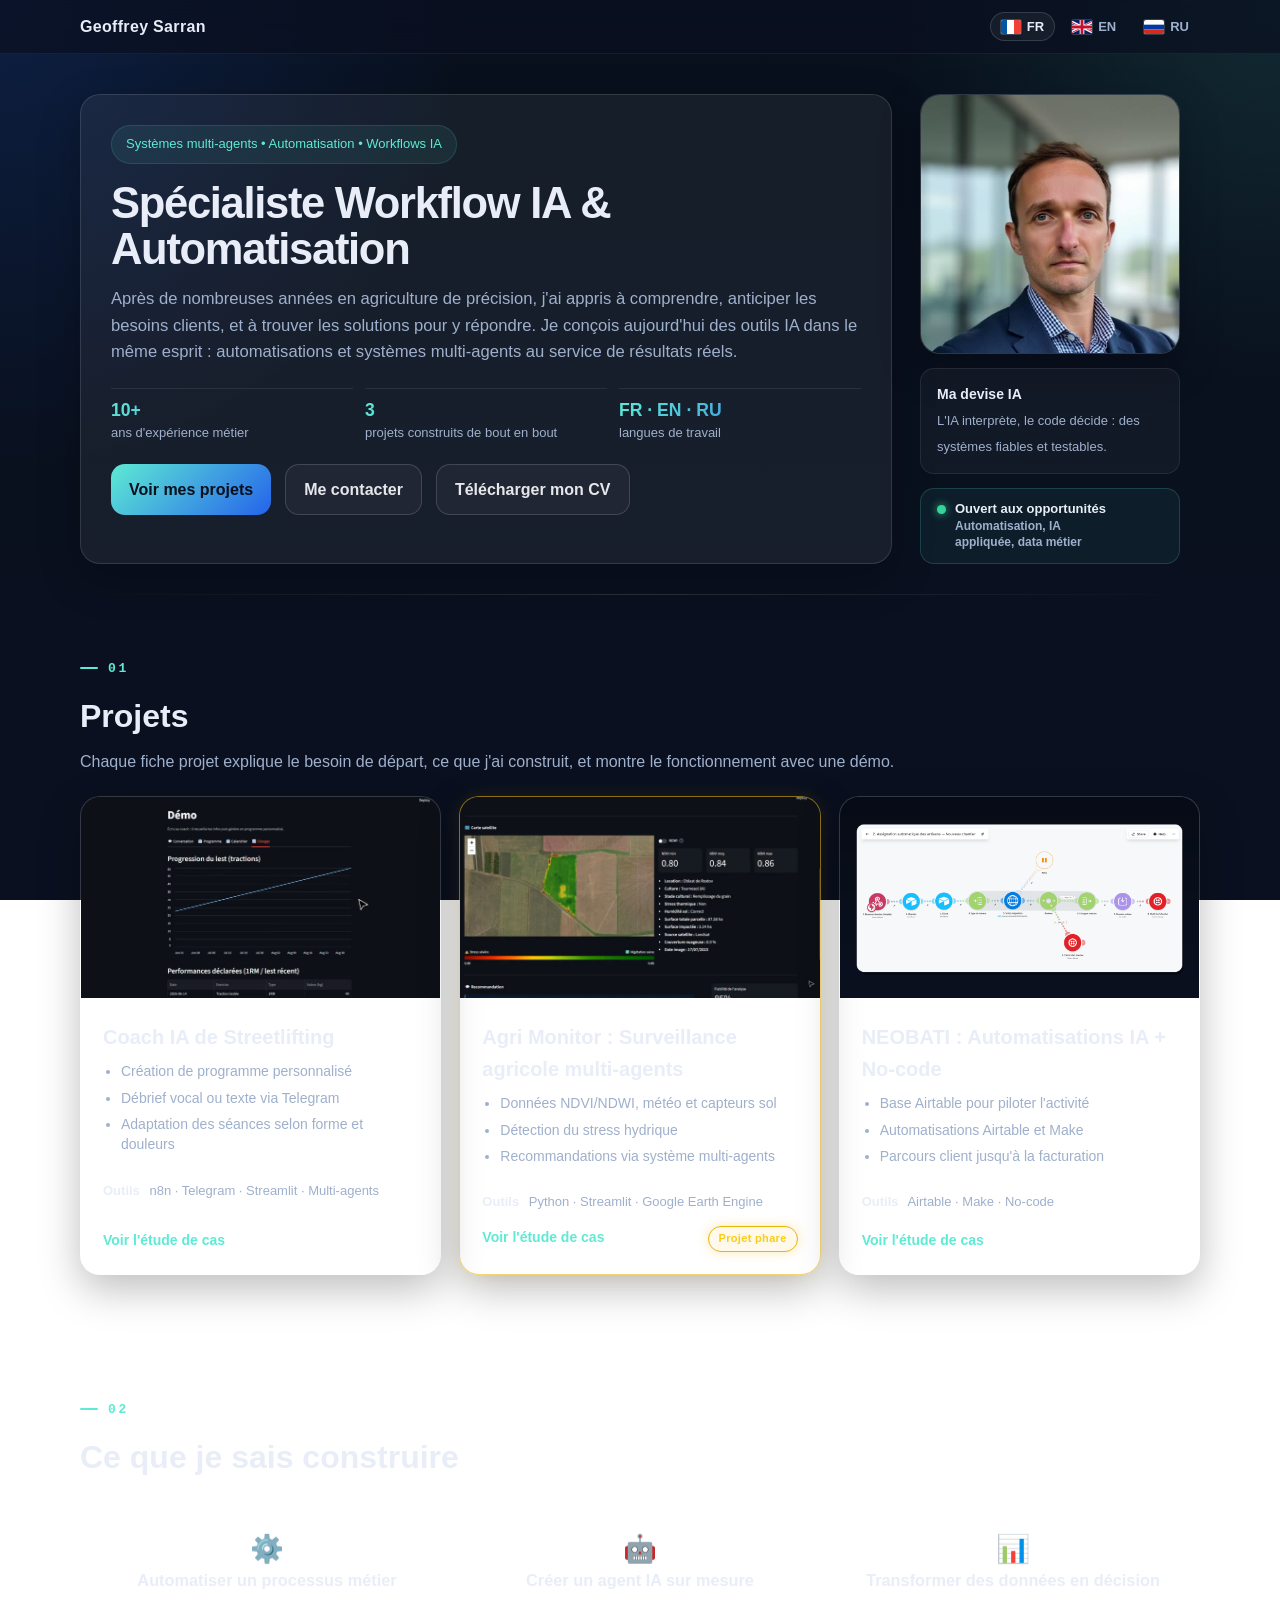
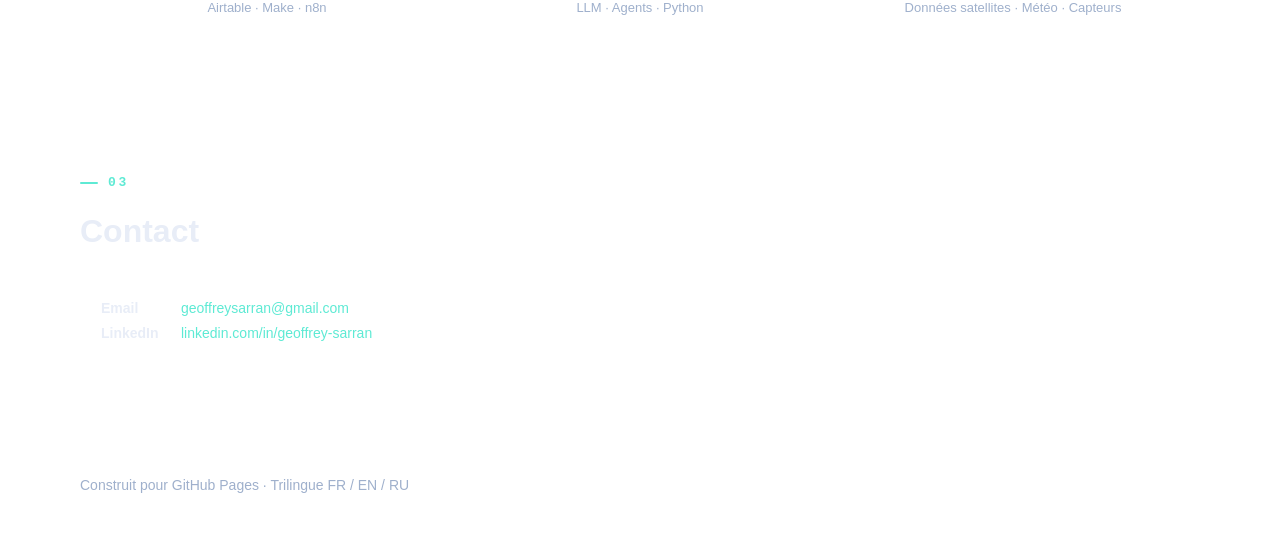
==== commit 4cba9b47: "Update NEOBATI case study" ====
--- a/index.html
+++ b/index.html
@@ -56,7 +56,7 @@
               </div>
             </div>
             <div class="cta-row">
-              <a class="btn btn-primary" href="#projects" data-i18n="cta_projects">Voir mes projets</a>
+              <a class="btn btn-primary" href="#projects-title" data-i18n="cta_projects">Voir mes projets</a>
               <a class="btn btn-secondary" href="#contact" data-i18n="cta_contact">Me contacter</a>
               <a class="btn btn-secondary" href="cv/Geoffrey_Sarran_CV_FR.pdf" data-cv download data-i18n="cta_cv">Télécharger mon CV</a>
             </div>
@@ -87,7 +87,7 @@
       <div class="container">
         <div class="section-head">
           <span class="kicker">01</span>
-          <h2 data-i18n="projects_title">Projets</h2>
+          <h2 id="projects-title" data-i18n="projects_title">Projets</h2>
           <p data-i18n="projects_subtitle">Chaque fiche projet explique le besoin de départ, ce que j'ai construit, et montre le fonctionnement avec une démo.</p>
         </div>
 
@@ -109,8 +109,8 @@
             </div>
           </article>
 
-          <!-- Agri Monitor -->
-          <article class="card project-card">
+          <!-- Agri Monitor (projet phare) -->
+          <article class="card project-card is-flagship">
             <a class="project-thumb" href="projects/agri-monitor/index.html">
               <img data-thumb="agri-monitor" src="vignettes/agri-monitor-fr.jpg" alt="Agri Monitor" loading="lazy" />
             </a>
@@ -122,6 +122,7 @@
               </div>
               <div class="project-links">
                 <a href="projects/agri-monitor/index.html" data-i18n="card_cta">Voir l'étude de cas</a>
+                <span class="card-badge" data-i18n="badge_flagship">Projet phare</span>
               </div>
             </div>
           </article>
@@ -129,7 +130,7 @@
           <!-- NEOBATI -->
           <article class="card project-card">
             <a class="project-thumb" href="projects/neobati/index.html">
-              <img data-thumb="neobati" src="vignettes/neobati-fr.jpg" alt="NEOBATI" loading="lazy" />
+              <img data-thumb="neobati_new" data-thumb-sep="_" data-thumb-ext="png" src="vignettes/neobati_new_fr.png" alt="NEOBATI" loading="lazy" />
             </a>
             <div class="project-body">
               <div>
--- a/assets/css/styles.css
+++ b/assets/css/styles.css
@@ -219,11 +219,11 @@
 /* Boutons secondaires : contour teal léger (même famille que l'accent, mais
    moins chargé que le dégradé plein) → hiérarchie claire avec le bouton primaire. */
 .btn-secondary {
-  background: rgba(94, 234, 212, 0.10);
-  border: 1px solid rgba(94, 234, 212, 0.40);
-  color: var(--accent);
-}
-.btn-secondary:hover { background: rgba(94, 234, 212, 0.16); }
+  background: rgba(255, 255, 255, 0.04);
+  border: 1px solid rgba(255, 255, 255, 0.15);
+  color: #E5E7EB;
+}
+.btn-secondary:hover { background: rgba(255, 255, 255, 0.08); }
 
 /* ---------- Colonne latérale (à propos / contact) ------------ */
 .side-column {
@@ -396,6 +396,7 @@
 /* L'intro de la section Projets tient sur une seule ligne au bureau
    (et se replie naturellement sur mobile). */
 #projects .section-head p { max-width: none; }
+#projects-title { scroll-margin-top: 72px; }
 
 /* Libellé d'accroche numéroté au-dessus de chaque titre de section */
 .kicker {
@@ -488,6 +489,15 @@
   border-color: rgba(94, 234, 212, 0.35);
 }
 
+/* Projet mis en avant : fin contour doré + légère lueur, assortis au badge. */
+.project-card.is-flagship {
+  border-color: rgba(234, 179, 8, 0.55);
+  box-shadow: var(--shadow), 0 0 18px rgba(234, 179, 8, 0.10);
+}
+.project-card.is-flagship:hover {
+  border-color: rgba(234, 179, 8, 0.85);
+}
+
 /* Vignette cliquable en haut de carte */
 .project-thumb {
   display: block;
@@ -504,6 +514,22 @@
   transition: transform 0.35s ease;
 }
 .project-card:hover .project-thumb img { transform: scale(1.04); }
+
+/* Badge "projet phare" : tag or "néon" (ambre vif + lueur) placé en bas de la
+   carte du projet mis en avant, aligné à droite face au lien "Voir l'étude de cas". */
+.card-badge {
+  margin-left: auto; /* pousse le badge tout à droite, face au CTA */
+  font-size: 11px;
+  font-weight: 700;
+  letter-spacing: 0.03em;
+  color: #FACC15;
+  background: rgba(234, 179, 8, 0.08);
+  border: 1px solid #EAB308;
+  border-radius: 999px;
+  padding: 3px 10px;
+  box-shadow: 0 0 12px rgba(234, 179, 8, 0.30);
+  white-space: nowrap;
+}
 
 /* Corps de la carte : padding + CTA aligné en bas */
 .project-body {
@@ -712,6 +738,8 @@
 .archi-sec:last-child { margin-bottom: 0; }
 .archi-sec.sec-light { background: rgba(255, 255, 255, 0.06); }
 .archi-sec.sec-dark  { background: rgba(255, 255, 255, 0.022); }
+.archi-sec p { color: var(--muted); }
+.archi-sec strong { color: var(--text); }
 .archi-head {
   font-size: 1.05rem;
   font-weight: 600;
@@ -792,6 +820,32 @@
 .fork2.is-linear .fork2-node .flow-label { white-space: nowrap; font-size: 14px; }
 /* Icônes agrandies (54->62px) pour rester lisibles, y compris pour une vue faible. */
 .fork2.is-linear .flow-icon { width: 62px; height: 62px; font-size: 1.75rem; }
+.fork2.is-linear.is-vertical {
+  flex-direction: column;
+  gap: 34px;
+  min-height: 330px;
+  padding: 14px 0;
+  overflow: hidden;
+}
+.fork2.is-linear.is-vertical .fork2-node {
+  width: min(248px, 100%);
+  min-height: 86px;
+  flex-direction: row-reverse;
+  justify-content: center;
+  align-items: center;
+  gap: 12px;
+}
+.fork2.is-linear.is-vertical .fork2-node .flow-label {
+  white-space: normal;
+  text-align: right;
+  text-wrap: balance;
+  flex: 0 1 160px;
+}
+.fork2.is-linear.is-vertical .flow-icon {
+  font-family: "Inter", "Segoe UI", Roboto, Arial, sans-serif;
+  font-size: 1.55rem;
+  font-weight: 800;
+}
 /* Barre d'impact ramenée à la largeur de l'animation (700px), centrée, texte
    agrandi (15px) pour la lisibilité, au lieu de s'étirer sur toute la boîte noire. */
 .flow-board .flow-impact { max-width: 700px; margin-left: auto; margin-right: auto; font-size: 15px; }
@@ -927,3 +981,287 @@
   .project-body { padding: 18px; }
   .hero-facts { grid-template-columns: 1fr; gap: 10px; }
 }
+
+/* =============================================================
+   Schéma relationnel Airtable (NEOBATI, onglet Architecture)
+   Canvas logique 1080x700 mis à l'échelle par schema.js.
+   ============================================================= */
+.db-schema-wrap { position: relative; width: 100%; margin: 10px 0 4px; overflow: hidden; }
+.db-schema {
+  position: relative;
+  width: 1080px;
+  height: 700px;
+  transform-origin: top left;
+  background: #060b16;
+  border: 1px solid var(--panel-border);
+  border-radius: var(--radius-sm);
+}
+.db-schema svg { position: absolute; inset: 0; width: 100%; height: 100%; z-index: 1; pointer-events: none; overflow: visible; }
+.db-schema .node {
+  position: absolute;
+  width: 160px;
+  height: 52px;
+  padding: 0 14px;
+  border-radius: 11px;
+  background: #11161f;
+  border: 1.5px solid rgba(255, 255, 255, 0.1);
+  box-shadow: 0 6px 20px rgba(0, 0, 0, 0.3);
+  z-index: 2;
+  cursor: default;
+  transition: opacity 0.3s;
+  user-select: none;
+  display: flex;
+  align-items: center;
+  gap: 10px;
+}
+.db-schema .node-icon { font-size: 15px; flex-shrink: 0; }
+.db-schema .node-title { font-size: 13px; font-weight: 600; line-height: 1.2; }
+.db-schema .n-chantiers {
+  height: 70px;
+  flex-direction: column;
+  align-items: flex-start;
+  justify-content: center;
+  gap: 5px;
+  background: #1f1c12;
+  border-color: rgba(240, 160, 48, 0.55) !important;
+}
+.db-schema .n-chantiers .node-title { color: #F0A030; }
+.db-schema .n-chantiers .node-row { display: flex; align-items: center; gap: 10px; }
+.db-schema .badge-central {
+  font-size: 9px; font-weight: 600; letter-spacing: 0.1em; text-transform: uppercase;
+  color: #F0A030; background: rgba(240, 160, 48, 0.14);
+  border: 1px solid rgba(240, 160, 48, 0.3); border-radius: 20px; padding: 1px 8px;
+}
+.db-schema .n-clients       { border-color: rgba(91, 163, 245, 0.45); }  .db-schema .n-clients .node-title       { color: #5BA3F5; }
+.db-schema .n-contact       { border-color: rgba(176, 127, 232, 0.45); } .db-schema .n-contact .node-title       { color: #B07FE8; }
+.db-schema .n-devis         { border-color: rgba(220, 220, 220, 0.45); } .db-schema .n-devis .node-title         { color: #D8D8D8; }
+.db-schema .n-factures      { border-color: rgba(240, 120, 64, 0.45); }  .db-schema .n-factures .node-title      { color: #F07840; }
+.db-schema .n-paiements     { border-color: rgba(96, 212, 144, 0.45); }  .db-schema .n-paiements .node-title     { color: #60D490; }
+.db-schema .n-artisans      { border-color: rgba(240, 100, 160, 0.45); } .db-schema .n-artisans .node-title      { color: #F064A0; }
+.db-schema .n-interventions { border-color: rgba(56, 201, 192, 0.45); }  .db-schema .n-interventions .node-title { color: #38C9C0; }
+.db-schema .n-materiaux     { border-color: rgba(232, 96, 112, 0.45); }  .db-schema .n-materiaux .node-title     { color: #E86070; }
+.db-schema .n-ligne         { border-color: rgba(212, 184, 74, 0.45); }  .db-schema .n-ligne .node-title         { color: #D4B84A; }
+.db-schema .n-fournisseurs  { border-color: rgba(155, 139, 228, 0.45); } .db-schema .n-fournisseurs .node-title  { color: #9B8BE4; }
+.db-schema .node.dimmed { opacity: 0.1; }
+.db-schema .node.lit { opacity: 1 !important; }
+.db-schema .lnk {
+  fill: none; stroke: rgba(255, 255, 255, 0.15); stroke-width: 1.5;
+  stroke-linecap: square; stroke-linejoin: miter;
+  transition: stroke-width 0.2s, opacity 0.2s;
+}
+.db-schema .lnk.dimmed { opacity: 0.04; }
+.db-schema .lnk.active { stroke-width: 3; opacity: 1; }
+
+/* Note "table centrale" sous le schéma */
+.db-note { margin-top: 16px; color: var(--muted); font-size: 0.95rem; line-height: 1.7; }
+.db-note .badge-central {
+  display: inline-block; font-size: 11px; font-weight: 700; letter-spacing: 0.03em;
+  color: #F0A030; background: rgba(240, 160, 48, 0.14);
+  border: 1px solid rgba(240, 160, 48, 0.4); border-radius: 999px; padding: 2px 10px; margin-right: 6px;
+}
+
+/* Liste des 10 tables (section 1) */
+.db-table-list { list-style: none; display: flex; flex-wrap: wrap; gap: 8px; margin: 14px 0; padding: 0; }
+.db-table-list li {
+  font-size: 13px; font-weight: 600; color: var(--text);
+  background: rgba(255, 255, 255, 0.05); border: 1px solid var(--panel-border);
+  border-radius: 999px; padding: 5px 12px;
+}
+
+/* Cartes "exemples de tables" (section 3) */
+.db-cards { display: grid; gap: 16px; margin-top: 8px; }
+@media (min-width: 720px) { .db-cards { grid-template-columns: 1fr 1fr; } }
+.db-card { background: #060b16; border: 1px solid var(--panel-border); border-radius: var(--radius-sm); padding: 18px 20px; }
+.db-card-head { display: flex; align-items: center; gap: 10px; margin-bottom: 12px; }
+.db-card-name {
+  font-family: "JetBrains Mono", "Consolas", monospace;
+  font-size: 14px; font-weight: 700; letter-spacing: 0.04em; color: var(--accent);
+}
+.db-card .badge-central {
+  font-size: 10px; font-weight: 700; letter-spacing: 0.04em;
+  color: #F0A030; background: rgba(240, 160, 48, 0.14);
+  border: 1px solid rgba(240, 160, 48, 0.4); border-radius: 999px; padding: 2px 9px;
+}
+.db-card-section { margin-top: 14px; }
+.db-card-section:first-child { margin-top: 0; }
+.db-card-label {
+  display: block;
+  margin-bottom: 8px;
+  color: var(--text);
+  font-size: 0.78rem;
+  font-weight: 700;
+  letter-spacing: 0.08em;
+  text-transform: uppercase;
+}
+.db-fields { list-style: none; margin: 0; padding: 0; display: flex; flex-direction: column; gap: 0; }
+.db-fields li {
+  position: relative;
+  font-family: "JetBrains Mono", "Consolas", monospace;
+  font-size: 12.5px; color: var(--muted); padding: 4px 0 4px 20px;
+  border-bottom: 1px solid rgba(255, 255, 255, 0.05);
+}
+.db-fields li::before {
+  content: "✓";
+  position: absolute;
+  left: 0;
+  color: var(--accent);
+  font-weight: 800;
+}
+.db-card p { font-size: 0.9rem; color: var(--muted); margin: 6px 0 0; line-height: 1.65; }
+
+/* Onglet Démo NEOBATI : chaque cas = canvas animé vertical + screenshot Make + texte */
+.demo-case {
+  margin-bottom: 30px;
+  padding: 22px 24px 24px;
+  border-radius: var(--radius);
+  background: rgba(255, 255, 255, 0.045);
+  border: 1px solid var(--panel-border);
+}
+.demo-case:last-child { margin-bottom: 0; }
+.demo-case .flow-title { margin-top: 0; }
+.demo-case-grid {
+  display: grid;
+  grid-template-columns: minmax(250px, 0.48fr) minmax(520px, 1.55fr);
+  align-items: stretch;
+  gap: 18px;
+  margin-bottom: 16px;
+}
+.demo-flow-board {
+  min-height: 100%;
+  display: flex;
+  align-items: center;
+  justify-content: center;
+  padding: 16px 12px;
+}
+.demo-flow-board .flow-card {
+  width: 100%;
+  padding: 0;
+  margin: 0;
+}
+.demo-shot-btn {
+  display: block;
+  width: 100%;
+  padding: 0;
+  border: 0;
+  background: transparent;
+  cursor: zoom-in;
+}
+.demo-shot {
+  display: block;
+  width: 100%;
+  height: 100%;
+  min-height: 340px;
+  max-height: 520px;
+  object-fit: contain;
+  margin: 0;
+  border-radius: var(--radius-sm);
+  border: 1px solid var(--panel-border);
+  box-shadow: var(--shadow);
+  background: #060b16;
+  transition: transform 0.2s ease, border-color 0.2s ease, filter 0.2s ease;
+}
+.demo-shot-btn:hover .demo-shot,
+.demo-shot-btn:focus-visible .demo-shot {
+  transform: translateY(-2px);
+  border-color: rgba(94, 234, 212, 0.35);
+  filter: brightness(1.04);
+}
+.demo-text {
+  max-width: none;
+  margin: 0;
+  padding: 10px 14px 10px 36px;
+  border-radius: var(--radius-sm);
+  color: var(--text);
+  line-height: 1.55;
+  text-wrap: pretty;
+  background: var(--flow-dim, rgba(94, 234, 212, 0.08));
+  border: 1px solid var(--flow-mid, rgba(94, 234, 212, 0.24));
+  position: relative;
+}
+.demo-text::before {
+  content: "⚡";
+  position: absolute;
+  left: 15px;
+  top: 10px;
+  color: var(--flow, var(--accent));
+  font-weight: 800;
+}
+.demo-case:nth-of-type(1) .demo-text {
+  --flow: #E8A040;
+  --flow-dim: rgba(232, 160, 64, 0.12);
+  --flow-mid: rgba(232, 160, 64, 0.32);
+}
+.demo-case:nth-of-type(2) .demo-text {
+  --flow: #60D0A0;
+  --flow-dim: rgba(96, 208, 160, 0.12);
+  --flow-mid: rgba(96, 208, 160, 0.32);
+}
+.demo-case:nth-of-type(3) .demo-text {
+  --flow: #5BA3F5;
+  --flow-dim: rgba(91, 163, 245, 0.12);
+  --flow-mid: rgba(91, 163, 245, 0.32);
+}
+
+.shot-modal {
+  position: fixed;
+  inset: 0;
+  z-index: 100;
+  display: none;
+  align-items: center;
+  justify-content: center;
+  padding: 28px;
+  background: rgba(0, 0, 0, 0.78);
+  backdrop-filter: blur(6px);
+}
+.shot-modal.is-open { display: flex; }
+.shot-modal-img {
+  display: block;
+  max-width: min(96vw, 1440px);
+  max-height: 90vh;
+  width: auto;
+  height: auto;
+  object-fit: contain;
+  border-radius: var(--radius-sm);
+  border: 1px solid rgba(255, 255, 255, 0.18);
+  background: #060b16;
+  box-shadow: 0 24px 80px rgba(0, 0, 0, 0.5);
+}
+.shot-modal-close {
+  position: fixed;
+  top: 18px;
+  right: 18px;
+  width: 42px;
+  height: 42px;
+  border-radius: 50%;
+  border: 1px solid rgba(255, 255, 255, 0.18);
+  background: rgba(8, 16, 29, 0.88);
+  color: var(--text);
+  font-size: 0;
+  cursor: pointer;
+}
+.shot-modal-close::before,
+.shot-modal-close::after {
+  content: "";
+  position: absolute;
+  left: 12px;
+  right: 12px;
+  top: 20px;
+  height: 2px;
+  background: currentColor;
+  border-radius: 2px;
+}
+.shot-modal-close::before { transform: rotate(45deg); }
+.shot-modal-close::after { transform: rotate(-45deg); }
+
+@media (max-width: 860px) {
+  .demo-case { padding: 18px; }
+  .demo-case-grid { grid-template-columns: 1fr; }
+  .demo-shot { min-height: 220px; max-height: none; height: auto; }
+  .fork2.is-linear.is-vertical { min-height: 300px; }
+}
+
+@media (max-width: 520px) {
+  .shot-modal { padding: 14px; }
+  .shot-modal-img { max-width: 96vw; max-height: 86vh; }
+  .shot-modal-close { top: 10px; right: 10px; }
+}
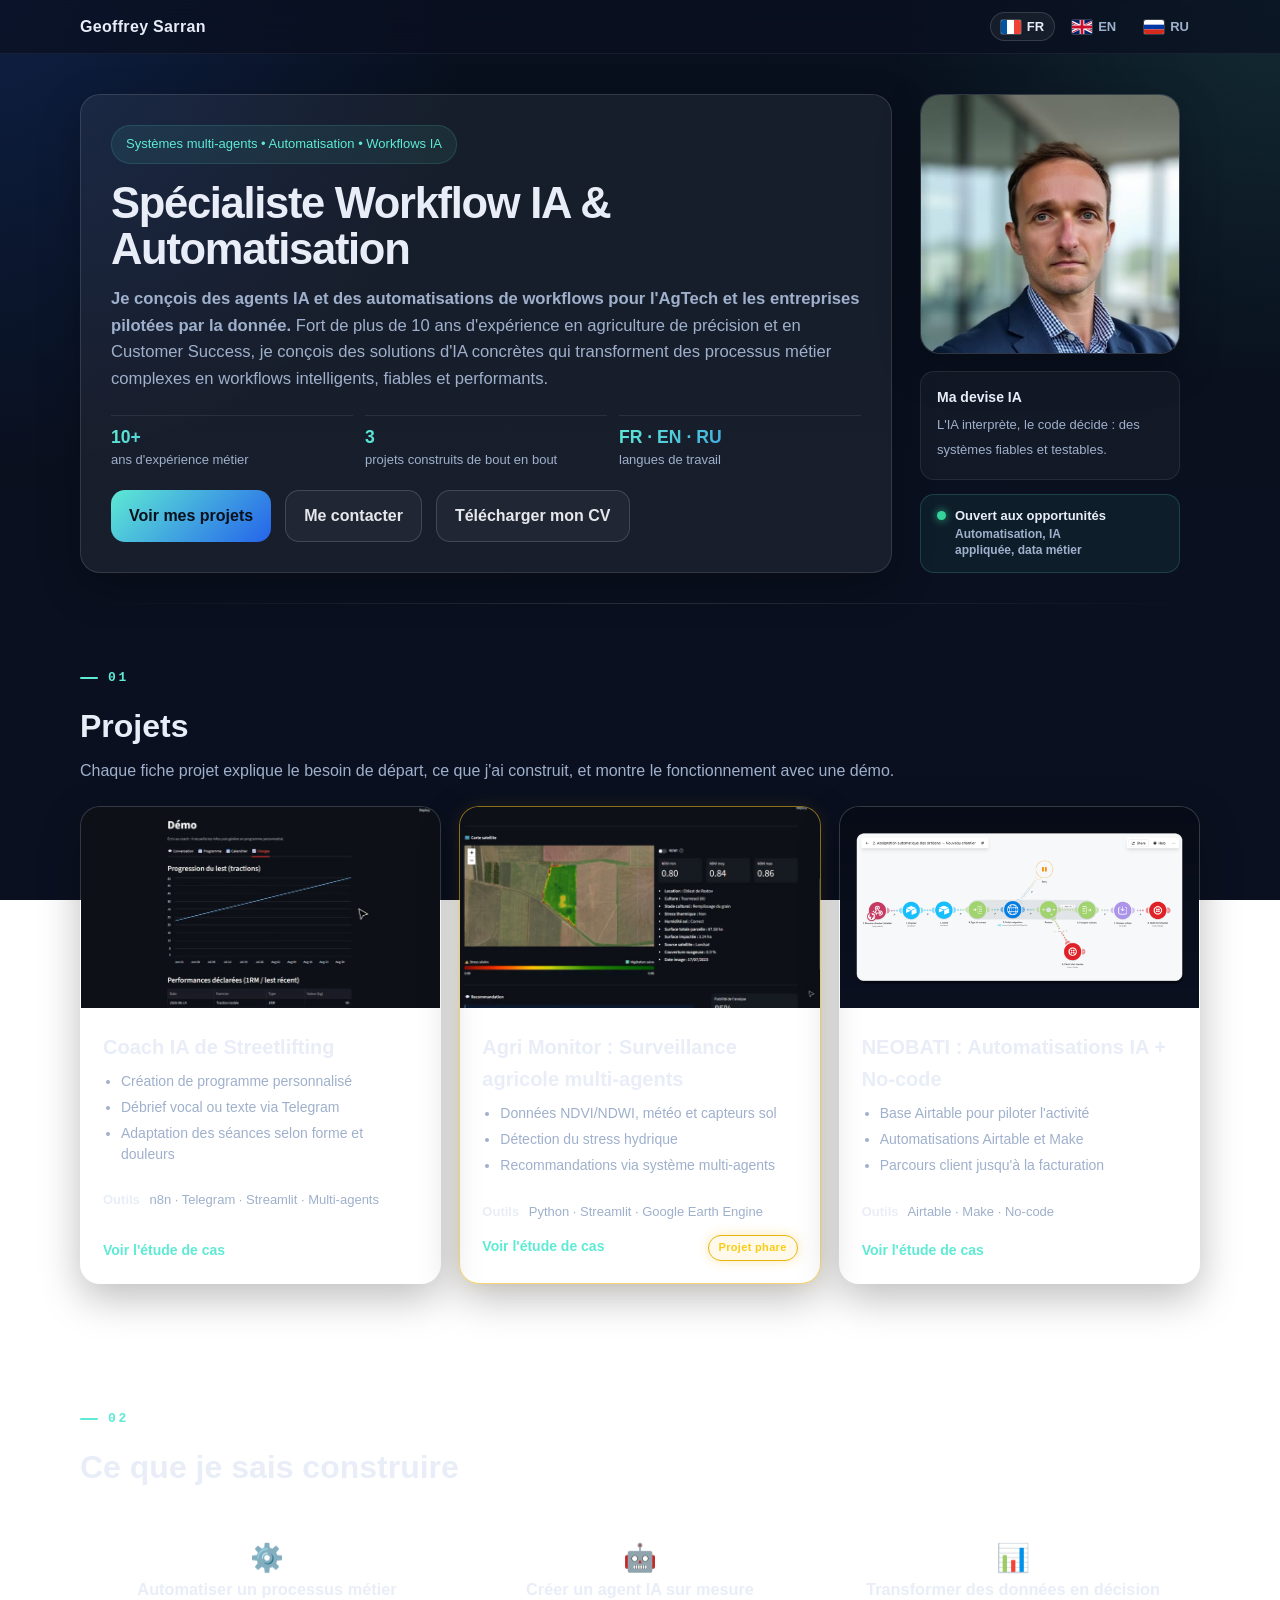
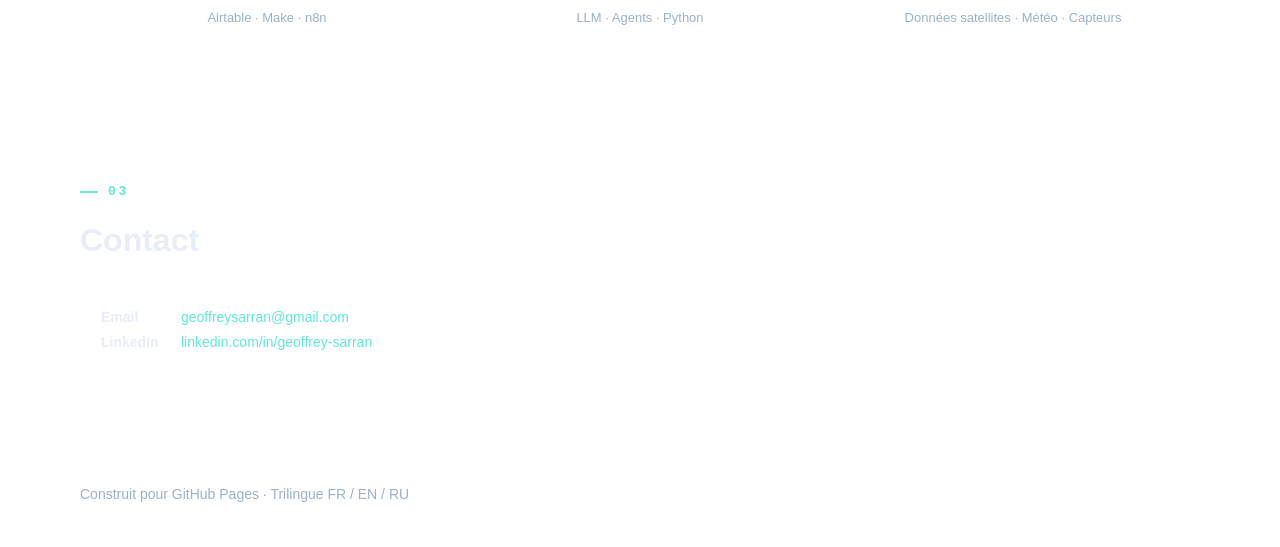
==== commit f7c703df: "Nouveau texte du heros (FR/EN/RU) avec phrase d'accroche en gras Co-Authored-By: Claude Opus 4.8 <no" ====
--- a/index.html
+++ b/index.html
@@ -5,6 +5,9 @@
   <meta name="viewport" content="width=device-width, initial-scale=1.0" />
   <title>Geoffrey Sarran - Portfolio</title>
   <meta name="description" content="Portfolio de Geoffrey Sarran : systèmes IA multi-agents, automatisation métier et agriculture de précision. FR / EN / RU." />
+
+  <!-- Suivi de fréquentation (Google Analytics 4), centralisé -->
+  <script src="assets/js/analytics.js"></script>
 
   <!-- Favicon : monogramme GS, SVG, aux couleurs du site -->
   <link rel="icon" href="assets/favicon.svg" type="image/svg+xml" />
@@ -40,7 +43,7 @@
           <div class="card hero-card">
             <div class="eyebrow" data-i18n="hero_eyebrow">Systèmes multi-agents • Automatisation • Workflows IA</div>
             <h1 data-i18n="hero_title">Spécialiste Workflow IA & Automatisation</h1>
-            <p class="lead" data-i18n="hero_text">Après de nombreuses années en agriculture de précision, j'ai appris à comprendre, anticiper les besoins clients, et à trouver les solutions pour y répondre. Je conçois aujourd'hui des outils IA dans le même esprit : automatisations et systèmes multi-agents au service de résultats réels.</p>
+            <p class="lead" data-i18n-html="hero_text"><strong>Je conçois des agents IA et des automatisations de workflows pour l'AgTech et les entreprises pilotées par la donnée.</strong> Fort de plus de 10 ans d'expérience en agriculture de précision et en Customer Success, je conçois des solutions d'IA concrètes qui transforment des processus métier complexes en workflows intelligents, fiables et performants.</p>
             <div class="hero-facts">
               <div>
                 <strong>10+</strong>
--- a/assets/css/styles.css
+++ b/assets/css/styles.css
@@ -482,6 +482,7 @@
   display: flex;
   flex-direction: column;
   transition: 0.2s ease;
+  position: relative; /* ancre le lien étiré qui rend toute la tuile cliquable */
 }
 
 .project-card:hover {
@@ -593,6 +594,20 @@
 .project-links { display: flex; gap: 14px; flex-wrap: wrap; font-size: 14px; }
 .project-links a { color: var(--accent); font-weight: 600; }
 .project-links a:hover { text-decoration: underline; }
+
+/* Toute la tuile projet est cliquable : le lien "Voir l'étude de cas" est
+   "étiré" par un pseudo-élément transparent qui recouvre la carte entière
+   (technique stretched-link). Un seul vrai lien = bon pour l'accessibilité. */
+.project-links a::after {
+  content: "";
+  position: absolute;
+  inset: 0;
+  z-index: 1;
+}
+/* Le badge "projet phare" reste au-dessus du lien étiré (lisible, net). */
+.card-badge { position: relative; z-index: 2; }
+/* Le CTA se souligne quand on survole n'importe où sur la carte. */
+.project-card:hover .project-links a { text-decoration: underline; }
 
 /* ---------- Onglets (préparés pour les pages-projets) -------- */
 .tabs { display: flex; gap: 8px; flex-wrap: wrap; margin-bottom: 20px; }
